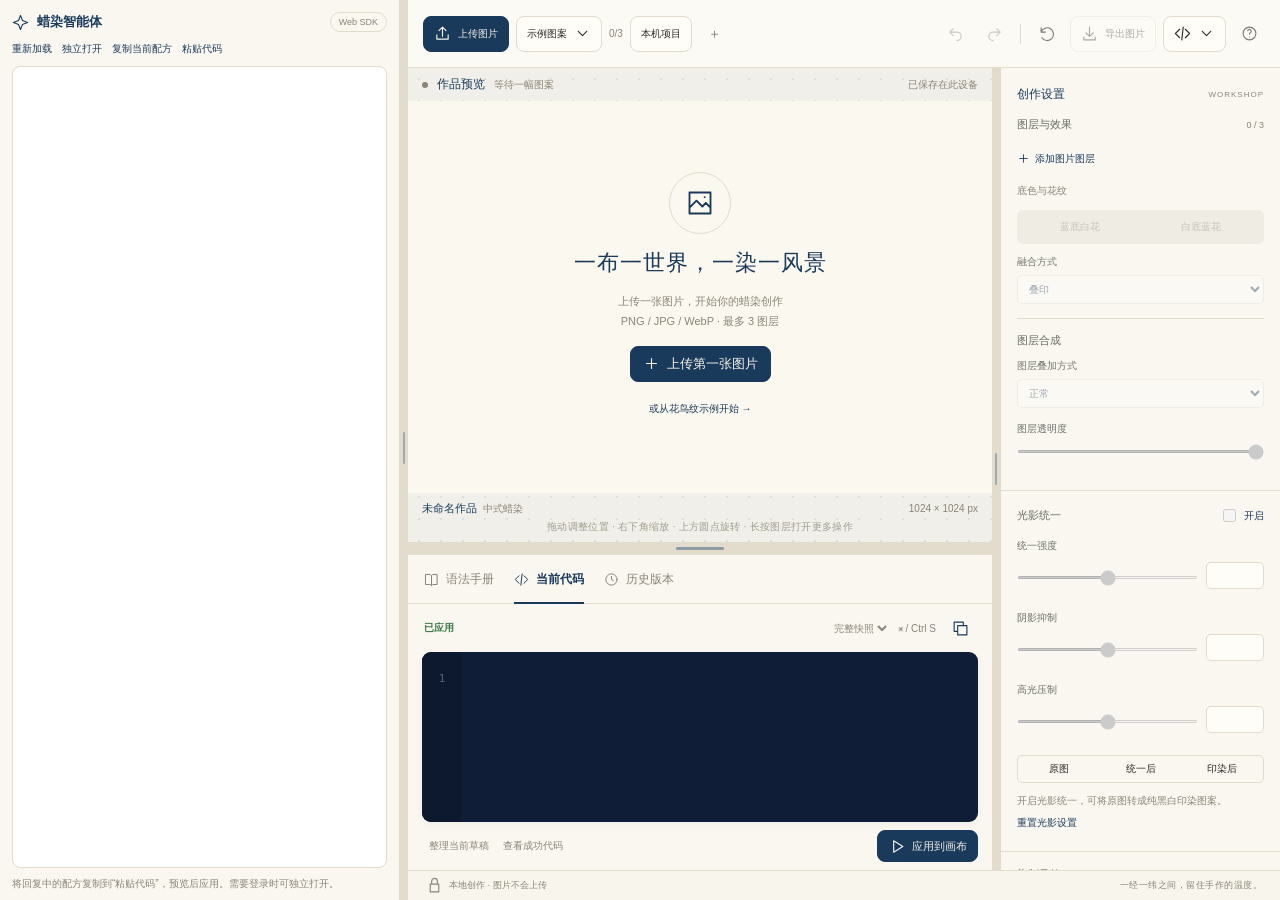
==== web/index.html @ e0a74988 "first commit" ====
<!doctype html>
<html lang="zh-CN"><head><meta charset="utf-8"><meta name="viewport" content="width=device-width,initial-scale=1"><meta name="theme-color" content="#1a3a5c"><meta name="description" content="在浏览器里，用中文代码创作属于你的蜡染。图片与作品在本地处理。"><title>蜡染AI创作工坊 · BatikScript</title><link rel="icon" href="assets/favicon.svg" type="image/svg+xml"><link rel="stylesheet" href="style.css"></head><body data-entry="workshop"><div id="app"><p class="boot">正在铺开画布…</p></div><noscript>请开启 JavaScript 以使用本地蜡染创作工具。</noscript><script src="../shared/registry.js"></script><script src="../shared/parser.js"></script><script src="../shared/renderer-legacy.js"></script><script src="../shared/renderer.js"></script><script src="../shared/formatter.js"></script><script src="../shared/storage.js"></script><script src="../shared/ai-adapter.js"></script><script src="workshop-controls.js"></script><script src="app.js"></script></body></html>
---- web/style.css ----
:root{--indigo:#1a3a5c;--indigo-light:#2c5282;--indigo-dark:#0f1e36;--cream:#f7f3e9;--paper:#f5f0e8;--earth:#e8dcc4;--bg-soft:#faf7f1;--line:#e3dccd;--ink:#2a2a28;--muted:#8a8578;--ok:#3d7a4a;--warn:#a86c20;--err:#b3413a;font-family:"Noto Sans SC","PingFang SC","Microsoft YaHei",sans-serif;color:var(--ink);font-size:13px;background:var(--bg-soft)}*{box-sizing:border-box}body{margin:0}button,input,textarea,select{font:inherit}button{cursor:pointer}button,a,input,textarea,select{outline-offset:4px}button:focus-visible,a:focus-visible,input:focus-visible,textarea:focus-visible,select:focus-visible{outline:2px solid #4f86ae}button:disabled{opacity:.38;cursor:not-allowed}button{color:inherit;border:0;background:none;transition:background .15s,color .15s}button:hover:not(:disabled){background:#e9e6dc}svg.icon{width:17px;height:17px;fill:none;stroke:currentColor;stroke-width:1.6;stroke-linecap:round;stroke-linejoin:round;flex:none}h1,h2,h3,p{margin:0}button.primary,.primary{background:var(--indigo);color:var(--cream);border-radius:8px}button.primary:hover:not(:disabled){background:var(--indigo-light)}.btn{display:inline-flex;align-items:center;justify-content:center;gap:7px;min-height:36px;padding:0 12px;border:1px solid var(--line);border-radius:8px;background:#fffdf8;white-space:nowrap}.btn.primary{border-color:var(--indigo)}.icon-btn{display:inline-flex;align-items:center;justify-content:center;width:32px;height:32px;border-radius:7px;color:var(--indigo)}.muted{color:var(--muted)}.eyebrow{font-size:10px;letter-spacing:2px;text-transform:uppercase;color:var(--muted)}.badge{display:inline-flex;gap:5px;align-items:center;font-size:10px;padding:4px 8px;border:1px solid var(--line);border-radius:99px;white-space:nowrap}.dot{display:inline-block;width:6px;height:6px;border-radius:50%;background:currentColor}.success{color:var(--ok)}.warning{color:var(--warn)}.danger{color:var(--err)}[hidden]{display:none!important}#app{height:100dvh;min-height:640px;display:flex;overflow:hidden}.boot{padding:40px}.left{width:40%;min-width:400px;max-width:560px;display:flex;flex-direction:column;border-right:1px solid var(--line);background:var(--bg-soft);z-index:2}.brand{height:99px;min-height:99px;padding:22px 26px;display:flex;gap:13px;align-items:center;background:var(--cream);border-bottom:1px solid var(--line)}.brand-seal{width:46px;height:46px;display:grid;place-items:center;border-radius:11px;background:var(--indigo);color:var(--cream);font:30px "Noto Serif SC","Songti SC",serif;position:relative}.brand-seal:after{content:"";position:absolute;inset:5px;border:1px solid #ffffff40;border-radius:7px}.brand h1{font:600 21px "Noto Serif SC","Songti SC",serif;letter-spacing:1.5px;color:var(--indigo)}.brand p{font-size:10px;letter-spacing:1.3px;margin-top:7px;color:var(--muted)}.brand .icon-btn{margin-left:auto}.assistant{height:299px;min-height:230px;max-height:40vh;display:flex;flex-direction:column;padding:18px 24px 14px;border-bottom:1px solid var(--line)}.section-heading{display:flex;align-items:center;justify-content:space-between;gap:10px}.section-heading h2{font-size:13px;font-weight:600;display:flex;gap:8px;align-items:center;color:var(--indigo)}.section-heading .badge{font-size:9px;color:var(--muted)}.chat{overflow:auto;flex:1;padding:16px 0 9px;scrollbar-width:thin}.welcome{display:flex;gap:10px}.avatar{width:25px;height:25px;flex:none;background:#e4e9eb;border-radius:7px;display:grid;place-items:center;color:var(--indigo)}.welcome h3{font-family:"Songti SC",serif;font-size:17px;letter-spacing:1px;color:var(--indigo);margin-bottom:7px}.welcome p{font-size:12px;line-height:1.85;color:#777366;max-width:330px}.quick-prompts{display:flex;gap:6px;flex-wrap:wrap;margin-top:11px}.chip{font-size:11px;background:#f0ede4;border:1px solid var(--line);border-radius:6px;padding:6px 9px;color:var(--indigo)}.chat-message{padding:10px 12px;margin:8px 0;background:var(--paper);border-radius:12px 12px 12px 3px;line-height:1.7;font-size:12px;white-space:pre-wrap;overflow-wrap:anywhere}.chat-message.user{background:var(--indigo);color:#fff;margin-left:35px;border-radius:12px 12px 3px 12px}.chat-code{font-family:monospace;background:var(--indigo-dark);color:#9fe0b8;padding:10px;border-radius:6px;white-space:pre-wrap;margin:7px 0}.chat-input{display:flex;align-items:center;gap:7px;border:1px solid var(--line);border-radius:9px;background:#fffdf8;padding:5px 6px 5px 12px}.chat-input input{min-width:0;flex:1;border:0;background:transparent;font-size:11px;height:28px;color:var(--ink)}.chat-input input::placeholder{color:#aaa596}.chat-input .send{width:29px;height:29px;display:grid;place-items:center;border-radius:7px;background:var(--indigo);color:#fff}.paste-link{font-size:10px;color:var(--indigo);white-space:nowrap;border-left:1px solid var(--line);padding:5px 9px}.language-panel{min-height:0;flex:1;display:flex;flex-direction:column}.tabs{display:flex;gap:21px;padding:0 24px;border-bottom:1px solid var(--line);min-height:49px}.tab{padding:0 0 0;display:flex;gap:7px;align-items:center;position:relative;color:var(--muted);font-size:12px;white-space:nowrap}.tab svg{width:15px;height:15px}.tab[aria-selected=true]{color:var(--indigo);font-weight:600}.tab[aria-selected=true]:after{content:"";height:2px;background:var(--indigo);position:absolute;bottom:-1px;left:0;right:0}.tab-panel{flex:1;min-height:0;display:flex;flex-direction:column}.code-meta{display:flex;align-items:center;gap:8px;padding:13px 24px 10px;font-size:10px;color:var(--muted)}.code-meta #apply-status{font-size:10px;color:var(--ok);font-weight:600}.code-meta .spacer{flex:1}.code-meta select{max-width:98px;border:0;color:var(--muted);background:transparent;font-size:10px}.editor-wrap{margin:0 18px;min-height:100px;flex:1;display:flex;border-radius:9px;overflow:hidden;background:var(--indigo-dark);box-shadow:0 3px 9px #1020380c;position:relative}.gutter{padding:17px 0;text-align:center;width:40px;background:#0c192e;color:#4e6482;font:11px/1.9 "JetBrains Mono",monospace;overflow:hidden;user-select:none;flex:none;white-space:pre}.editor{width:100%;resize:none;border:0;background:transparent;color:#9fe0b8;padding:17px 12px 17px 5px;font:12px/1.9 "JetBrains Mono","SFMono-Regular",Consolas,"PingFang SC",monospace;tab-size:2;white-space:pre;outline-offset:-3px!important;scrollbar-color:#34506c transparent;scrollbar-width:thin}.editor-footer{display:flex;justify-content:space-between;align-items:center;padding:10px 21px 13px;gap:8px}.editor-footer .btn{font-size:11px;min-height:32px;padding:0 10px}.editor-footer .text-btn{font-size:10px;color:var(--muted);padding:7px}.diagnostics{max-height:105px;overflow:auto;margin:0 18px 12px;border:1px solid #d9c6a2;border-radius:7px;background:#fbf4e4}.diagnostics button{display:block;width:100%;text-align:left;font-size:10px;padding:7px 9px;line-height:1.5;color:#896027}.handbook,.history{overflow:auto;padding:16px 22px}.manual-card{padding:12px;border:1px solid var(--line);border-radius:9px;margin-bottom:9px;background:#fffdf8}.manual-card strong{font-size:12px;color:var(--indigo)}.manual-card p{margin:6px 0;font-size:11px;color:var(--muted);line-height:1.7}.manual-card code{display:block;font-size:11px;color:var(--indigo);background:#eff0eb;padding:7px;border-radius:4px}.history-item{border-bottom:1px solid var(--line);padding:11px 0;display:flex;gap:10px;align-items:center}.history-item .history-info{flex:1}.history-item strong{display:block;font-size:12px;font-weight:500}.history-item small{display:block;font-size:10px;color:var(--muted);margin-top:5px}.history-empty{font-size:12px;color:var(--muted);line-height:1.9}.workspace{flex:1;min-width:0;display:flex;flex-direction:column;background:#f0efe9;position:relative}.toolbar{min-height:68px;display:flex;gap:8px;align-items:center;justify-content:space-between;padding:13px 22px;border-bottom:1px solid var(--line);background:#fcfaf5;flex-wrap:wrap}.toolbar-group{display:flex;gap:7px;align-items:center}.toolbar .btn{font-size:11px;padding:0 10px}.toolbar .icon-btn{color:#7c7c72}.separator{height:20px;width:1px;background:var(--line);margin:0 3px}.dropdown{position:relative}.dropdown summary{list-style:none;cursor:pointer}.dropdown summary::-webkit-details-marker{display:none}.dropdown[open]>summary{background:#ebe8de}.menu{position:absolute;top:calc(100% + 6px);left:0;z-index:20;min-width:200px;max-width:calc(100vw - 30px);border:1px solid var(--line);border-radius:10px;background:#fffdf8;padding:6px;box-shadow:0 10px 30px #00000024}.menu.right{left:auto;right:0}.menu button{display:flex;align-items:center;gap:9px;text-align:left;width:100%;padding:10px;border-radius:5px;font-size:11px;white-space:nowrap}.menu small{display:block;font-size:9px;color:var(--muted);margin-top:3px}.menu img{width:36px;height:36px;background:var(--indigo);border-radius:5px}.workbody{min-height:0;flex:1;display:flex}.studio{min-width:0;flex:1;display:flex;flex-direction:column;position:relative;background-image:radial-gradient(#1a3a5c16 .8px,transparent .8px);background-size:22px 22px}.stage-heading{display:flex;justify-content:space-between;align-items:center;padding:8px 14px;gap:12px}.stage-heading h2{font-size:12px;font-weight:500;color:var(--indigo);display:flex;gap:9px;align-items:center}.stage-heading span{font-size:10px;color:var(--muted)}
.stage{flex:1;min-height:0;display:grid;place-items:center;position:relative;container-type:size}
.canvas-wrap{position:relative;aspect-ratio:1;width:min(100cqw,100cqh);box-shadow:0 12px 40px #1a3a5c2e;background:var(--earth);touch-action:none}
.canvas-wrap canvas{display:block;width:100%;height:100%}.canvas-wrap canvas:focus-visible{outline-offset:-2px}
.stage.drag-over::after{content:"";position:absolute;inset:0;z-index:1;border:3px dashed var(--indigo);pointer-events:none}
.canvas-wrap.comparing:after{content:"原图对照";position:absolute;top:12px;left:12px;background:#ffffffd9;padding:5px 10px;border-radius:5px;font-size:10px;color:var(--indigo)}.selection{position:absolute;border:1px solid #e5edf5bb;pointer-events:none;transform-origin:center}.selection i{width:7px;height:7px;border:1px solid #5b708a;background:#f7f3e9;position:absolute}.selection i:nth-child(1){left:-4px;top:-4px}.selection i:nth-child(2){right:-4px;top:-4px}.selection i:nth-child(3){left:-4px;bottom:-4px}.selection i:nth-child(4){right:-4px;bottom:-4px;cursor:nwse-resize;pointer-events:auto;width:10px;height:10px}.selection .rotate-handle{position:absolute;left:calc(50% - 5px);top:-24px;pointer-events:auto;width:10px;height:10px;border:1px solid #8293a7;border-radius:50%;background:var(--cream);cursor:grab}.selection .rotate-handle:after{content:"";height:14px;width:1px;background:#d5e0eb;position:absolute;left:4px;top:9px}.empty-canvas{position:absolute;inset:0;display:flex;flex-direction:column;align-items:center;justify-content:center;gap:14px;text-align:center;padding:24px;color:var(--indigo);background:#fbf8ef}.empty-symbol{width:62px;height:62px;border:1px solid var(--line);border-radius:50%;display:grid;place-items:center}.empty-symbol svg{width:28px;height:28px}.empty-canvas h3{font:22px "Songti SC",serif;letter-spacing:1px}.empty-canvas p{font-size:11px;line-height:1.8;color:var(--muted)}.art-caption{display:flex;justify-content:space-between;align-items:center;padding:8px 14px 0;color:var(--muted);font-size:10px;gap:10px}.art-caption strong{font-size:11px;font-weight:500;color:var(--indigo);margin-right:6px}.art-caption>span:first-child{min-width:0;overflow:hidden;text-overflow:ellipsis;white-space:nowrap}#dimensions{flex:none}.stage-hint{font-size:10px;text-align:center;color:#a09c90;padding:4px 12px 8px;letter-spacing:.3px}.canvas-tools{position:absolute;bottom:12px;right:12px;display:flex;background:#faf7f1eb;backdrop-filter:blur(8px);padding:3px;border:1px solid #fff9;border-radius:7px;box-shadow:0 2px 10px #0001}.canvas-tools .icon-btn{width:28px;height:28px}.inspector{width:225px;min-width:225px;background:#f9f7f0;border-left:1px solid var(--line);overflow:auto;scrollbar-width:thin}.inspector-title{padding:18px 16px 14px;display:flex;align-items:center;justify-content:space-between;font-size:12px;color:var(--indigo)}.inspector-title .eyebrow{font-size:8px;letter-spacing:1px}.inspector-section{padding:15px 16px;border-top:1px solid var(--line)}.inspector-section h3{font-size:11px;font-weight:500;margin-bottom:12px;display:flex;align-items:center;justify-content:space-between;color:#6a6c65}.inspector-section h3 span{font-size:9px;color:var(--muted)}.layer-item{border:1px solid var(--line);border-radius:7px;padding:7px;display:flex;align-items:center;gap:7px;margin:6px 0;background:#fffcf6}.layer-item.selected{border-color:#7e94a7;background:#edf0ed;box-shadow:inset 2px 0 var(--indigo)}.layer-select{display:flex;align-items:center;gap:8px;min-width:0;flex:1;text-align:left;padding:0}.layer-thumb{width:30px;height:30px;background:var(--indigo);border:1px solid #d0d3cc;object-fit:cover;border-radius:4px}.layer-name{min-width:0;flex:1}.layer-name strong{display:block;font-weight:500;font-size:10px;overflow:hidden;text-overflow:ellipsis;white-space:nowrap;max-width:110px}.layer-name small{display:block;color:var(--muted);font-size:9px;margin-top:3px}.layer-item .icon-btn{width:22px;height:26px}.layer-item .icon-btn svg{width:13px}.field{display:flex;flex-direction:column;gap:6px;margin-top:11px}.field label,.control-label{font-size:10px;color:#77796f}.field select,.field input[type=number]{border:1px solid var(--line);border-radius:5px;background:#fffdf8;padding:7px;min-width:0;color:var(--indigo);width:100%;font-size:10px}.field select:disabled{opacity:.4}.segmented{display:flex;background:#eeece3;padding:3px;border-radius:6px;margin-top:10px}.segmented button{font-size:10px;padding:7px 3px;flex:1;border-radius:4px;color:var(--muted)}.segmented button.active{background:#fffdf8;color:var(--indigo);box-shadow:0 1px 3px #00000010}.swatches{display:grid;grid-template-columns:repeat(7,1fr);gap:7px;margin-top:10px}.swatch{width:20px;height:20px;border-radius:50%;padding:0;position:relative;box-shadow:inset 0 0 0 1px #0001}.swatch:hover{transform:scale(1.1)}.swatch.active:after{content:"";position:absolute;inset:-4px;border:1px solid var(--indigo);border-radius:50%}.swatch .tick{color:white;font-size:9px;text-shadow:0 1px 2px #0009}.range-control{margin:14px 0}.range-top{display:flex;justify-content:space-between;align-items:center;font-size:10px;color:#6c716a;margin-bottom:5px}.range-top output{font-size:10px;color:var(--indigo);font-family:monospace}.range-control input{width:100%;height:3px;accent-color:var(--indigo);cursor:pointer;margin:8px 0}.more-controls summary{cursor:pointer;font-size:10px;color:var(--muted);padding:6px 0}.transform-grid{display:grid;grid-template-columns:1fr 1fr;gap:8px}.transform-grid .field{margin-top:4px}.tiny-btn{font-size:10px;color:var(--indigo);padding:6px 0;display:flex;align-items:center;gap:5px}.tiny-btn svg{width:13px}.overlay-list{font-size:10px;line-height:1.8;color:var(--muted)}.overlay-row{display:flex;align-items:center;justify-content:space-between;margin:6px 0}.overlay-row .dot{width:9px;height:9px;margin-right:5px}.overlay-row button{font-size:14px}.animation-bar{display:flex;gap:10px;align-items:center;padding:11px 22px;border-top:1px solid var(--line);background:#faf8f0;font-size:10px;color:var(--indigo)}.animation-bar input[type=range]{flex:1;min-width:30px;accent-color:var(--indigo);height:3px}.animation-bar label{display:flex;align-items:center;gap:5px;white-space:nowrap}.statusbar{height:30px;min-height:30px;display:flex;align-items:center;justify-content:space-between;border-top:1px solid var(--line);background:#f8f5ed;padding:0 18px;font-size:9px;color:var(--muted);gap:10px}.statusbar .status-left{display:flex;align-items:center;gap:6px}.statusbar .status-right{letter-spacing:.5px}.toast{position:fixed;bottom:27px;left:50%;transform:translateX(-50%);z-index:100;background:var(--indigo-dark);color:var(--cream);border:1px solid #fff2;border-radius:99px;padding:12px 22px;font-size:12px;box-shadow:0 10px 30px #0002;max-width:90vw;text-align:center;line-height:1.6}.busy{position:absolute;left:50%;top:70px;transform:translateX(-50%);background:#fffdf6f5;padding:9px 14px;border-radius:7px;box-shadow:0 4px 20px #0001;font-size:10px;z-index:8;white-space:nowrap;display:flex;align-items:center;gap:12px}.busy button{color:var(--err);font-size:10px}.context-menu{position:fixed;z-index:40;min-width:140px;background:#fffdf8;border:1px solid var(--line);border-radius:8px;padding:5px;box-shadow:0 10px 30px #0002}.context-menu button{display:block;width:100%;text-align:left;padding:8px 12px;font-size:11px;border-radius:4px}dialog{border:1px solid var(--line);border-radius:16px;background:var(--bg-soft);color:var(--ink);box-shadow:0 20px 100px #0003;width:min(600px,94vw);padding:0;max-height:88dvh;overflow:auto}dialog::backdrop{background:#0f1e3677;backdrop-filter:blur(4px)}.modal-head{padding:21px 24px 17px;border-bottom:1px solid var(--line);display:flex;justify-content:space-between;align-items:center}.modal-head h2{font:600 19px "Songti SC",serif;color:var(--indigo);letter-spacing:1px}.modal-body{padding:22px 24px;font-size:12px;line-height:1.9}.modal-body p{margin-bottom:12px;color:#777366}.modal-body textarea{display:block;resize:vertical;width:100%;height:225px;border:0;border-radius:8px;background:var(--indigo-dark);color:#9fe0b8;padding:16px;font:12px/1.9 monospace}.modal-body label{display:flex;gap:8px;align-items:center;margin:10px 0}.modal-body select,.modal-body input[type=number]{border:1px solid var(--line);border-radius:5px;padding:7px;background:#fff}.modal-footer{padding:15px 24px;display:flex;justify-content:flex-end;gap:9px;border-top:1px solid var(--line)}.preview-diagnostics{max-height:155px;overflow:auto;background:var(--paper);padding:12px;border-radius:7px;font-size:11px;margin-top:12px}.choice-btn{display:block;width:100%;text-align:left;border:1px solid var(--line);padding:10px;border-radius:5px;margin-top:8px;white-space:pre-wrap}.help-step{display:flex;gap:13px;margin:18px 0}.help-step b{display:grid;place-items:center;width:27px;height:27px;flex:none;border:1px solid var(--line);border-radius:50%;color:var(--indigo);font:15px serif}.help-step strong{font-size:12px;color:var(--indigo)}.help-step p{margin:4px 0;font-size:11px}.check-row{display:flex;justify-content:space-between;align-items:center;font-size:10px;color:var(--muted);gap:8px;margin-top:12px}#save-indicator{max-width:230px;overflow:hidden;text-overflow:ellipsis;white-space:nowrap}.mobile-inspector{display:none}
@media(min-height:1000px){.assistant{height:350px}.brand{height:108px;min-height:108px}}
@media(max-width:1250px){.toolbar{padding:12px;gap:6px}.toolbar .btn{padding:0 8px}.inspector{width:205px;min-width:205px}.inspector-section{padding:13px}.brand{padding:22px}.brand h1{font-size:19px}.toolbar .optional-label{display:none}.statusbar .status-right{display:none}}
@media(min-width:900px) and (max-width:1100px){.inspector{position:absolute;top:69px;bottom:30px;right:0;z-index:15;box-shadow:-8px 0 30px #0001}.inspector:not(.mobile-open){display:none}.mobile-inspector{display:inline-flex}}
@media(max-width:899px){#app{height:auto;min-height:100dvh;overflow:visible;flex-direction:column}.left{width:100%;min-width:0;max-width:none;height:58dvh;min-height:520px;border-right:0;border-bottom:1px solid var(--line)}.brand{height:78px;min-height:78px;padding:15px 20px}.brand h1{font-size:20px}.brand-seal{width:41px;height:41px;font-size:27px}.assistant{height:205px;min-height:155px;padding:12px 20px}.chat{padding:10px 0 5px}.welcome h3{font-size:15px}.welcome p{max-width:none;font-size:11px}.quick-prompts{margin-top:8px}.quick-prompts .chip{padding:4px 8px;font-size:10px}.tabs{min-height:42px;padding:0 20px}.code-meta{padding:8px 20px}.editor-wrap{min-height:90px}.editor{font-size:11px;padding-top:10px}.gutter{padding-top:10px}.editor-footer{padding:7px 20px}.diagnostics{max-height:58px;margin-bottom:7px}.workspace{min-height:650px;height:calc(100dvh - 75px)}.toolbar{min-height:65px;padding:12px}.toolbar-group{gap:5px}.toolbar .btn{min-height:34px;font-size:10px;padding:0 8px}.toolbar .icon-btn{width:27px}.toolbar .optional-label{display:none}.inspector{position:absolute;right:0;top:65px;bottom:30px;z-index:15;width:225px;box-shadow:-8px 0 30px #0001}.inspector:not(.mobile-open){display:none}.mobile-inspector{display:inline-flex}.animation-bar{padding:8px 12px;gap:6px}.animation-bar .btn{padding:0 8px;min-height:30px;font-size:10px}.animation-bar label{font-size:9px}.statusbar{padding:0 12px;font-size:9px}.toast{bottom:18px;font-size:11px;width:max-content;max-width:92vw}.help-step{margin:12px 0}}
.studio{overflow:hidden}
@media(prefers-reduced-motion:reduce){*{scroll-behavior:auto!important;transition:none!important}} 
/* v0.2 workshop: independently resizable panels and dye controls. */
@media(min-width:1100px){.left{width:var(--left-width,400px);min-width:300px;max-width:none;flex:none}.inspector{width:var(--right-width,280px);min-width:240px;flex:none}.studio{min-width:360px}.splitter{width:8px;flex:none;cursor:col-resize;background:var(--line);position:relative;touch-action:none;z-index:3}.splitter:after{content:"";position:absolute;width:2px;height:32px;top:48%;left:3px;background:#9badaf;border-radius:2px}.splitter:hover,.splitter.dragging,.splitter:focus-visible{background:#9bb0ba}.toolbar{padding:12px 15px}.toolbar-group{flex-wrap:wrap}}
@media(max-width:1099px){.splitter{display:none}}
.toggle{display:flex;gap:5px;align-items:center;font-size:10px;color:var(--indigo)}.toggle input{accent-color:var(--indigo)}.view-tabs{display:flex;border:1px solid var(--line);border-radius:5px;overflow:hidden;margin-top:12px}.view-tabs button{flex:1;padding:6px 0;font-size:10px}.field-help{font-size:10px;line-height:1.8;color:var(--muted);margin-top:9px}.ratio-bar{display:flex;height:9px;border-radius:5px;overflow:hidden;margin:10px 0}.ratio-bar span{height:100%}.palette-row{background:#fffdf8;border:1px solid var(--line);border-radius:7px;padding:9px;margin:9px 0}.palette-row-head{display:flex;align-items:center;gap:5px;min-width:0}.palette-row-head strong{font-size:9px;white-space:nowrap}.palette-row-head input[type=color]{border:0;padding:0;width:24px;height:24px;background:none;flex:none}.palette-row-head select{min-width:0;flex:1;background:#faf8f2;border:1px solid var(--line);border-radius:4px;padding:3px;font-size:10px}.palette-row-head button{font-size:16px;padding:0 3px}.palette-number{display:flex;gap:5px;align-items:center;font-size:9px;color:var(--muted);margin-top:9px}.palette-number input[type=range]{width:40px;min-width:20px;flex:1;accent-color:var(--indigo);height:3px}.palette-number input[type=number]{width:48px;padding:3px;border:1px solid var(--line);border-radius:4px;color:var(--indigo);font-size:10px}.palette-seed{display:flex;gap:5px;margin-top:9px}.palette-seed input{width:55px;min-width:0;flex:1;font-size:10px;border:1px solid var(--line);border-radius:4px;padding:4px}.palette-seed .chip{font-size:9px;padding:4px}.palette-actions{display:flex;gap:6px;margin-top:10px}.palette-actions button{flex:1}.layer-hidden{opacity:.5}.canvas-wrap[data-view]:not([data-view=""]):after{content:attr(data-view);position:absolute;top:10px;left:10px;border-radius:5px;background:#fffdf5e6;padding:5px 9px;font-size:10px;color:var(--indigo)}#time-label{white-space:nowrap;font-size:9px}.animation-bar{flex-wrap:wrap}#progress{min-width:50px}.editor-footer{flex-wrap:wrap}.toolbar .btn{font-size:10px}
.range-control{position:relative}.range-control .percent-input{width:58px;min-height:27px;margin-top:4px;background:#fffdf8;border:1px solid var(--line);border-radius:5px;padding:3px 5px;font-size:11px}.range-control:has(.percent-input)>input[type=range]{width:calc(100% - 66px);margin-right:8px;vertical-align:middle}.range-control .percent-input{vertical-align:middle}
@media(min-width:900px) and (max-width:1099px){.left{width:var(--left-width,400px);min-width:300px;max-width:none;flex:none}.splitter-left{display:block;flex:0 0 8px;cursor:col-resize;background:#e3dccd88;touch-action:none}.studio{min-width:360px}}
@media(min-width:1100px){.left{container-type:inline-size}.brand{padding:18px 18px}.brand h1{font-size:19px}.brand p{letter-spacing:.6px}.brand-seal{flex:none}.tabs{gap:14px;padding:0 16px}.assistant{padding:18px 16px 14px}.section-heading{flex-wrap:wrap}.code-meta{padding-left:16px;padding-right:16px}.editor-footer{padding-left:14px;padding-right:14px}}
@media(min-width:1100px){.inspector{position:static;box-shadow:none}.inspector:not(.mobile-open){display:block}.mobile-inspector{display:none}}

.layer-compositing{border-top:1px solid var(--line);margin-top:14px;padding-top:14px}.layer-compositing h4{font-size:11px;font-weight:500;color:#6a6c65;margin:0 0 10px}

/* Agent conversation shares the existing left panel. */
.agent-tools{display:flex;align-items:center;gap:9px;margin-top:7px;flex-wrap:wrap}.agent-tools .tiny-btn{font-size:10px;padding:2px 0}.agent-tools>span{font-size:9px;color:var(--muted)}.assistant{height:350px;min-height:260px;max-height:48vh}.assistant .section-heading h2{white-space:nowrap}.assistant .badge{font-size:9px;white-space:normal}.chat-message .btn{display:flex;margin-top:9px;font-size:10px;white-space:normal}.agent-request-status{margin:8px 0;color:var(--warn)}#agent-connection-status{color:var(--indigo);margin:14px 0}.chat-message{word-break:break-word}
@media(max-width:899px){.assistant{height:235px;min-height:200px;padding-top:10px;padding-bottom:10px}.assistant .chat{padding-top:8px}.assistant .welcome h3{font-size:14px}.agent-tools{gap:8px;margin-top:5px}}

.assistant-sdk{height:420px;min-height:300px;max-height:54vh;padding:12px 12px 8px;gap:8px}.assistant-sdk .agent-tools{margin:0;gap:10px}.assistant-sdk .agent-tools a{font-size:10px;color:var(--indigo);text-decoration:none}.assistant-sdk iframe{display:block;width:100%;min-height:0;flex:1;border:1px solid var(--line);border-radius:8px;background:#fff}.sdk-hint{font-size:10px;color:var(--muted);line-height:1.6}
@media(max-width:899px){.left:has(.assistant-sdk){height:850px;min-height:830px}.assistant-sdk{height:430px;min-height:360px;max-height:none}.left:has(.assistant-sdk) .language-panel{flex:1;min-height:300px}}

/* Full-height conversation, with code tools beneath the artwork. */
.left>.assistant-sdk{height:auto;min-height:0;max-height:none;flex:1;border-bottom:0}
.preview-panel{height:var(--preview-height,300px);min-height:200px;min-width:0;flex:none;display:flex;flex-direction:column;position:relative}
.studio{overflow:auto}
.studio>.language-panel{flex:none;height:var(--tools-height,260px);min-height:240px;border-top:1px solid var(--line);background:var(--bg-soft)}
.studio .tabs{padding:0 16px;gap:20px;flex:none}
.studio .code-meta{padding:8px 16px;flex:none}
.studio .editor-wrap{margin:0 14px}
.studio .editor-footer{padding:8px 14px;flex:none}
.studio .diagnostics{margin:6px 14px;flex-shrink:1}
@media(max-width:899px){.left:has(.assistant-sdk){height:clamp(400px,70dvh,640px);min-height:400px}.left>.assistant-sdk{height:auto;min-height:0;max-height:none}.studio>.language-panel{min-height:240px}.preview-panel{min-height:200px}}

.row-splitter{height:12px;flex:none;position:relative;display:grid;place-items:center;background:var(--line);cursor:row-resize;touch-action:none;outline-offset:-2px}
.row-splitter:after{content:"";width:48px;height:3px;border-radius:3px;background:#8c9ba5}
.row-splitter:hover,.row-splitter:focus-visible,.row-splitter.dragging{background:#c4d2d8}
.row-splitter.dragging{user-select:none}
.studio .tab-panel{overflow:auto}
@media(max-width:899px){.row-splitter{height:20px}}
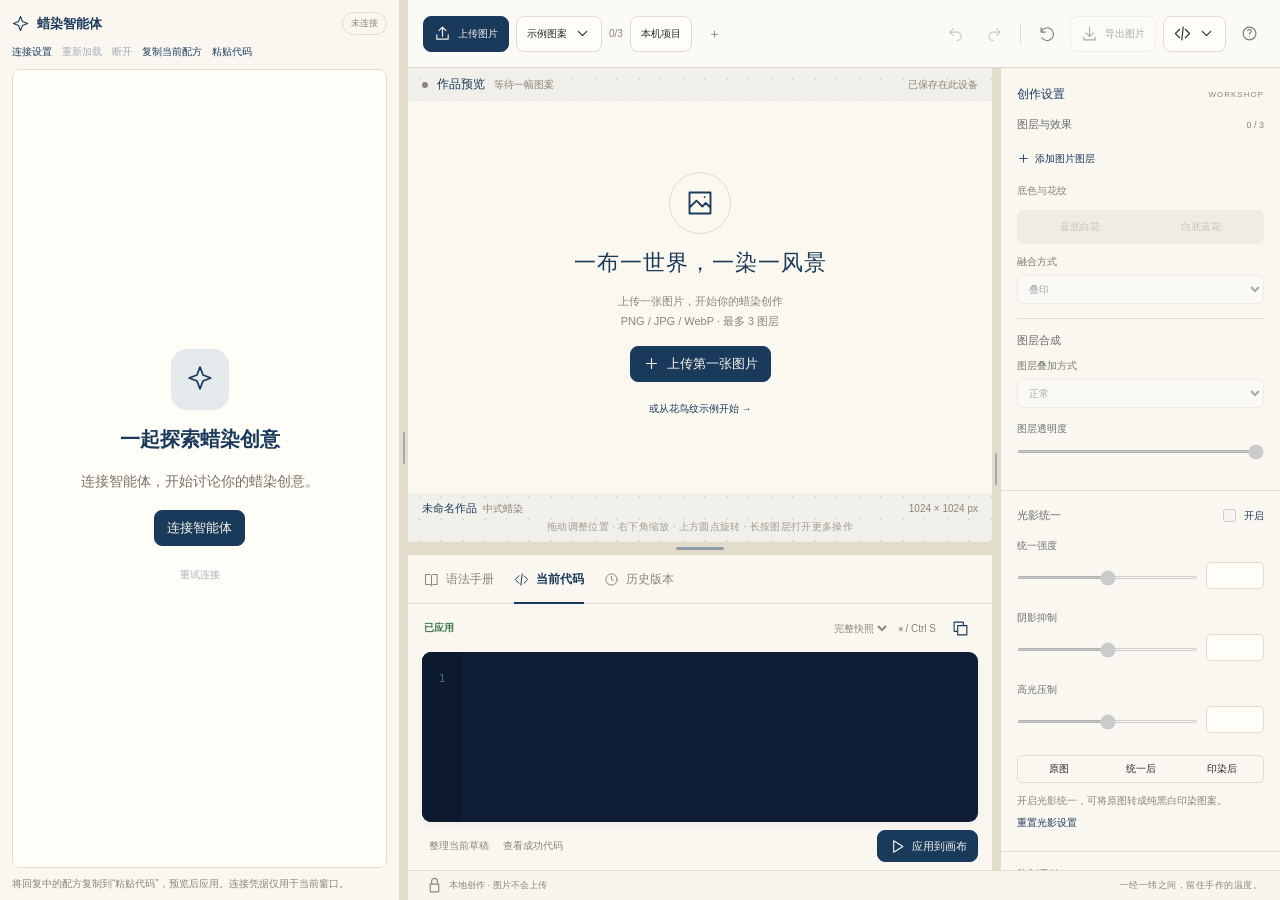
==== commit f29e04c7: "feat: install official Coze SDK client in assistant panel" ====
--- a/web/index.html
+++ b/web/index.html
@@ -1,2 +1,2 @@
 <!doctype html>
-<html lang="zh-CN"><head><meta charset="utf-8"><meta name="viewport" content="width=device-width,initial-scale=1"><meta name="theme-color" content="#1a3a5c"><meta name="description" content="在浏览器里，用中文代码创作属于你的蜡染。图片与作品在本地处理。"><title>蜡染AI创作工坊 · BatikScript</title><link rel="icon" href="assets/favicon.svg" type="image/svg+xml"><link rel="stylesheet" href="style.css"></head><body data-entry="workshop"><div id="app"><p class="boot">正在铺开画布…</p></div><noscript>请开启 JavaScript 以使用本地蜡染创作工具。</noscript><script src="../shared/registry.js"></script><script src="../shared/parser.js"></script><script src="../shared/renderer-legacy.js"></script><script src="../shared/renderer.js"></script><script src="../shared/formatter.js"></script><script src="../shared/storage.js"></script><script src="../shared/ai-adapter.js"></script><script src="workshop-controls.js"></script><script src="app.js"></script></body></html>
+<html lang="zh-CN"><head><meta charset="utf-8"><meta name="viewport" content="width=device-width,initial-scale=1"><meta name="theme-color" content="#1a3a5c"><meta name="description" content="在浏览器里，用中文代码创作属于你的蜡染。图片与作品在本地处理。"><title>蜡染AI创作工坊 · BatikScript</title><link rel="icon" href="assets/favicon.svg" type="image/svg+xml"><link rel="stylesheet" href="style.css"></head><body data-entry="workshop"><div id="app"><p class="boot">正在铺开画布…</p></div><noscript>请开启 JavaScript 以使用本地蜡染创作工具。</noscript><script src="../shared/registry.js"></script><script src="../shared/parser.js"></script><script src="../shared/renderer-legacy.js"></script><script src="../shared/renderer.js"></script><script src="../shared/formatter.js"></script><script src="../shared/storage.js"></script><script src="../shared/ai-adapter.js"></script><script src="workshop-controls.js"></script><script src="../shared/coze-sdk.js"></script><script src="../web/coze-config.js"></script><script src="app.js"></script></body></html>
--- a/web/style.css
+++ b/web/style.css
@@ -46,3 +46,6 @@
 .row-splitter.dragging{user-select:none}
 .studio .tab-panel{overflow:auto}
 @media(max-width:899px){.row-splitter{height:20px}}
+
+/* Optional official Coze SDK, isolated from the local art workspace. */
+.sdk-view{position:relative;flex:1;min-height:0;overflow:hidden;border:1px solid var(--line);border-radius:8px;background:#fff}.assistant-sdk .sdk-view>iframe{width:100%;height:100%;border:0;border-radius:0}.sdk-placeholder{position:absolute;inset:0;display:flex;flex-direction:column;align-items:center;justify-content:center;gap:16px;padding:24px;text-align:center;background:#fffdf8}.sdk-symbol{padding:16px;border-radius:16px;background:#e4e9eb;color:var(--indigo)}.sdk-symbol svg{width:26px;height:26px}.sdk-placeholder h3{font-family:"Songti SC",serif;font-size:20px;color:var(--indigo)}.sdk-placeholder p{max-width:300px;line-height:1.8;color:#777366;font-size:14px}.sdk-settings label{display:block;margin-top:16px;font-size:14px}.sdk-settings input{display:block;width:100%;padding:11px;margin:8px 0;border:1px solid var(--line);border-radius:7px;background:#fff}.sdk-settings details{margin:18px 0}.sdk-settings summary{cursor:pointer;color:var(--indigo)}#sdk-form-status{color:var(--err)}
